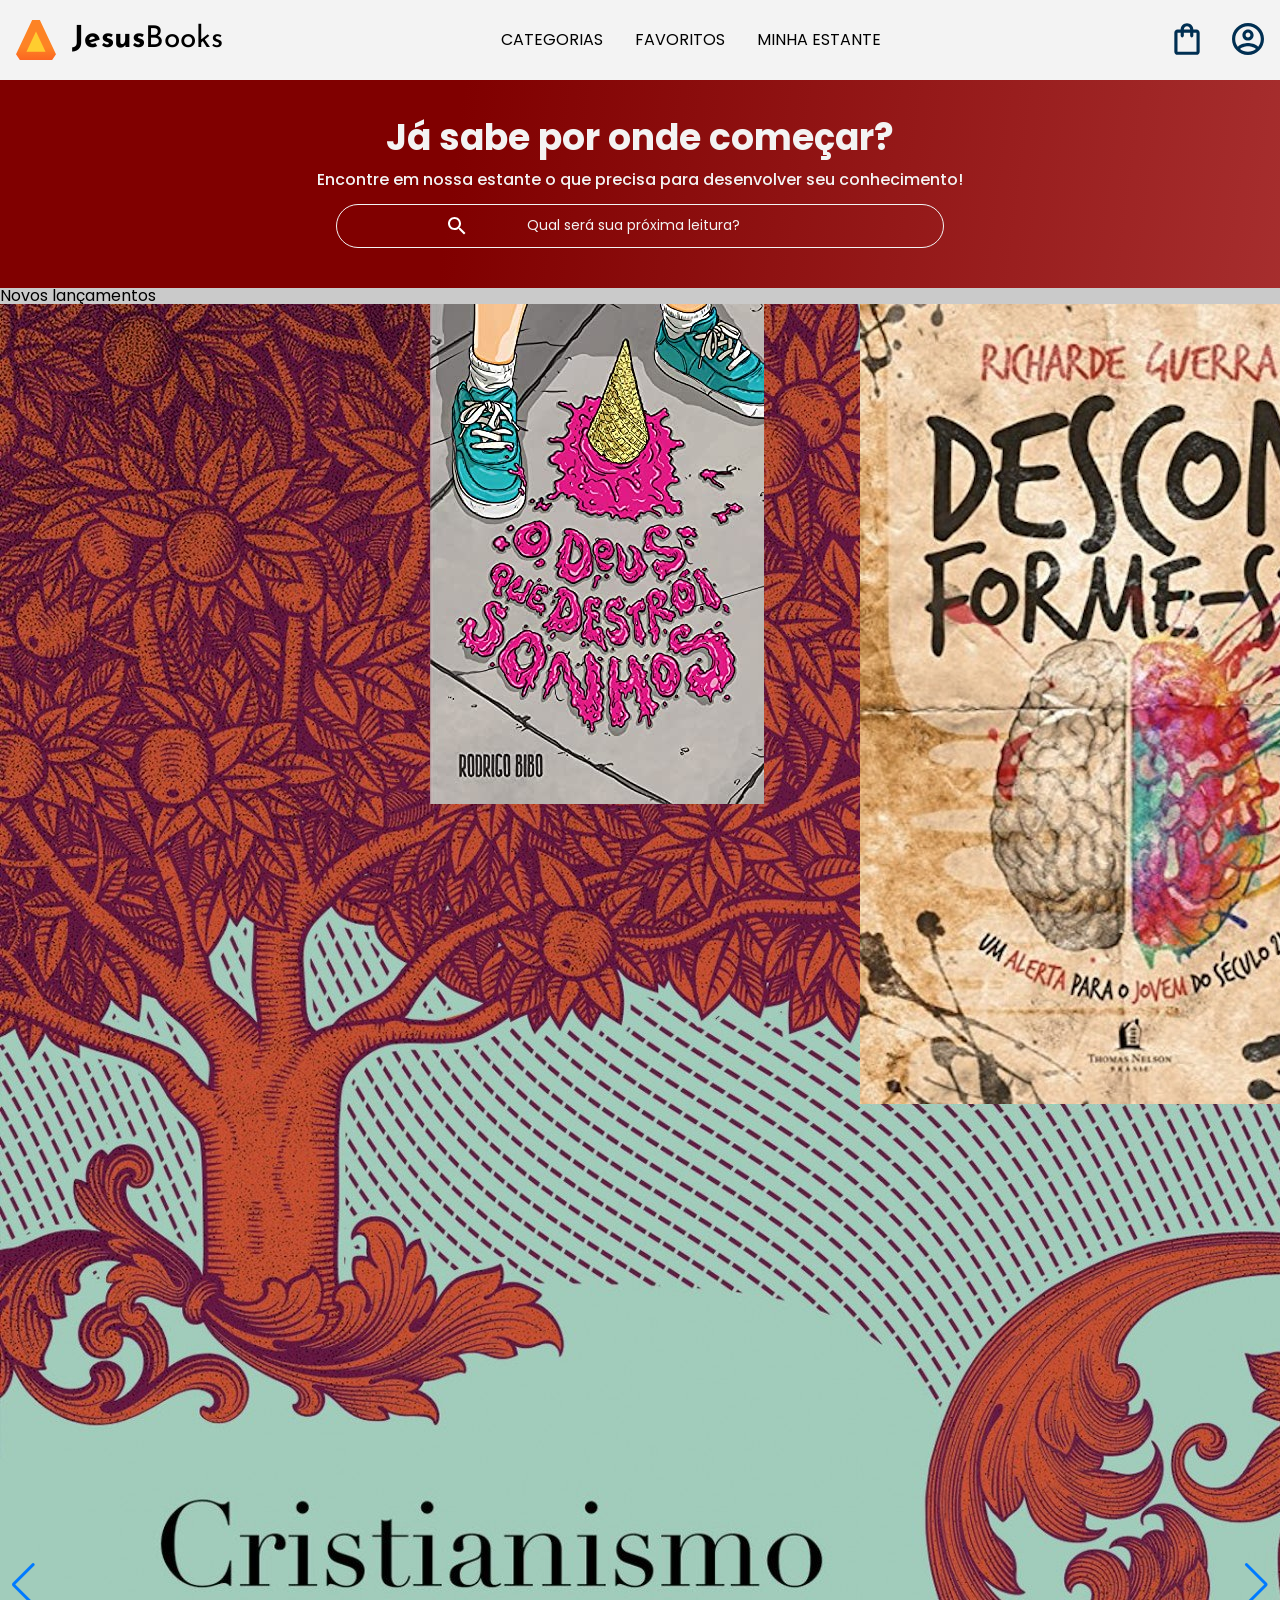
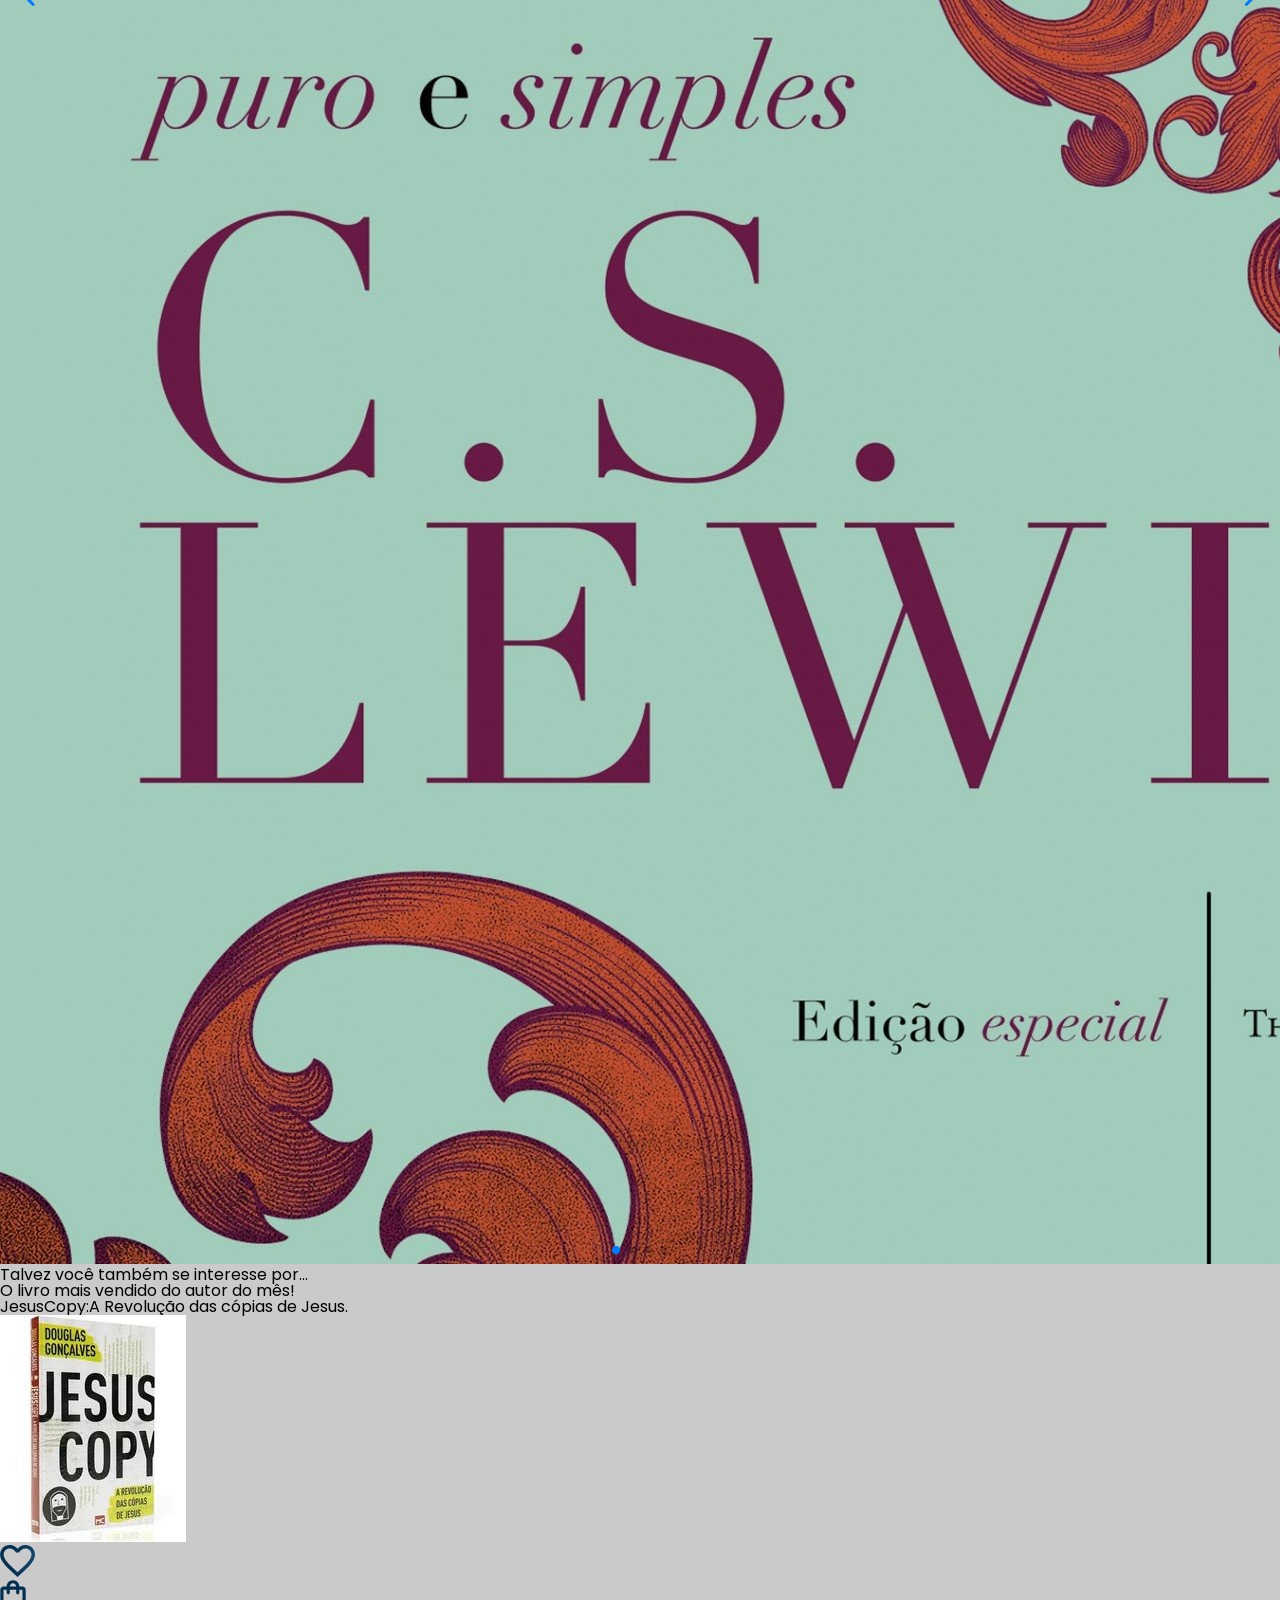
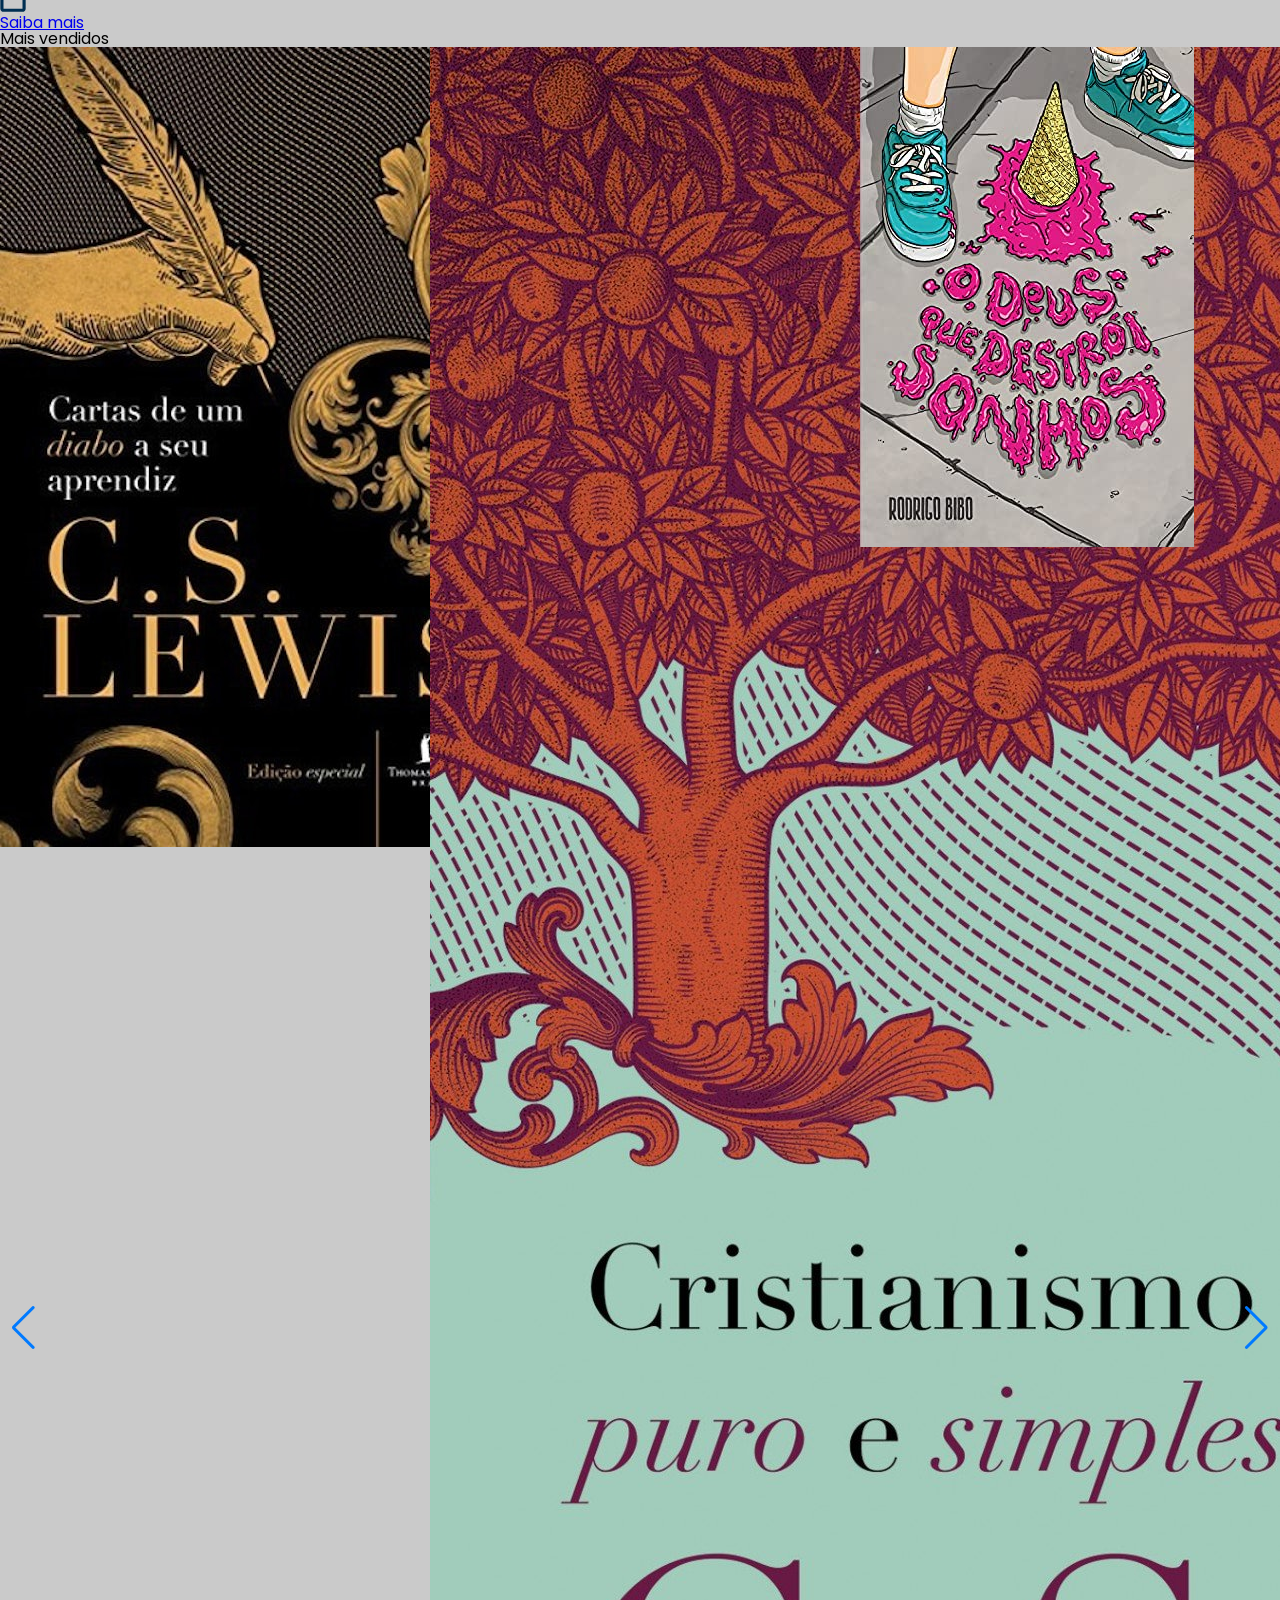
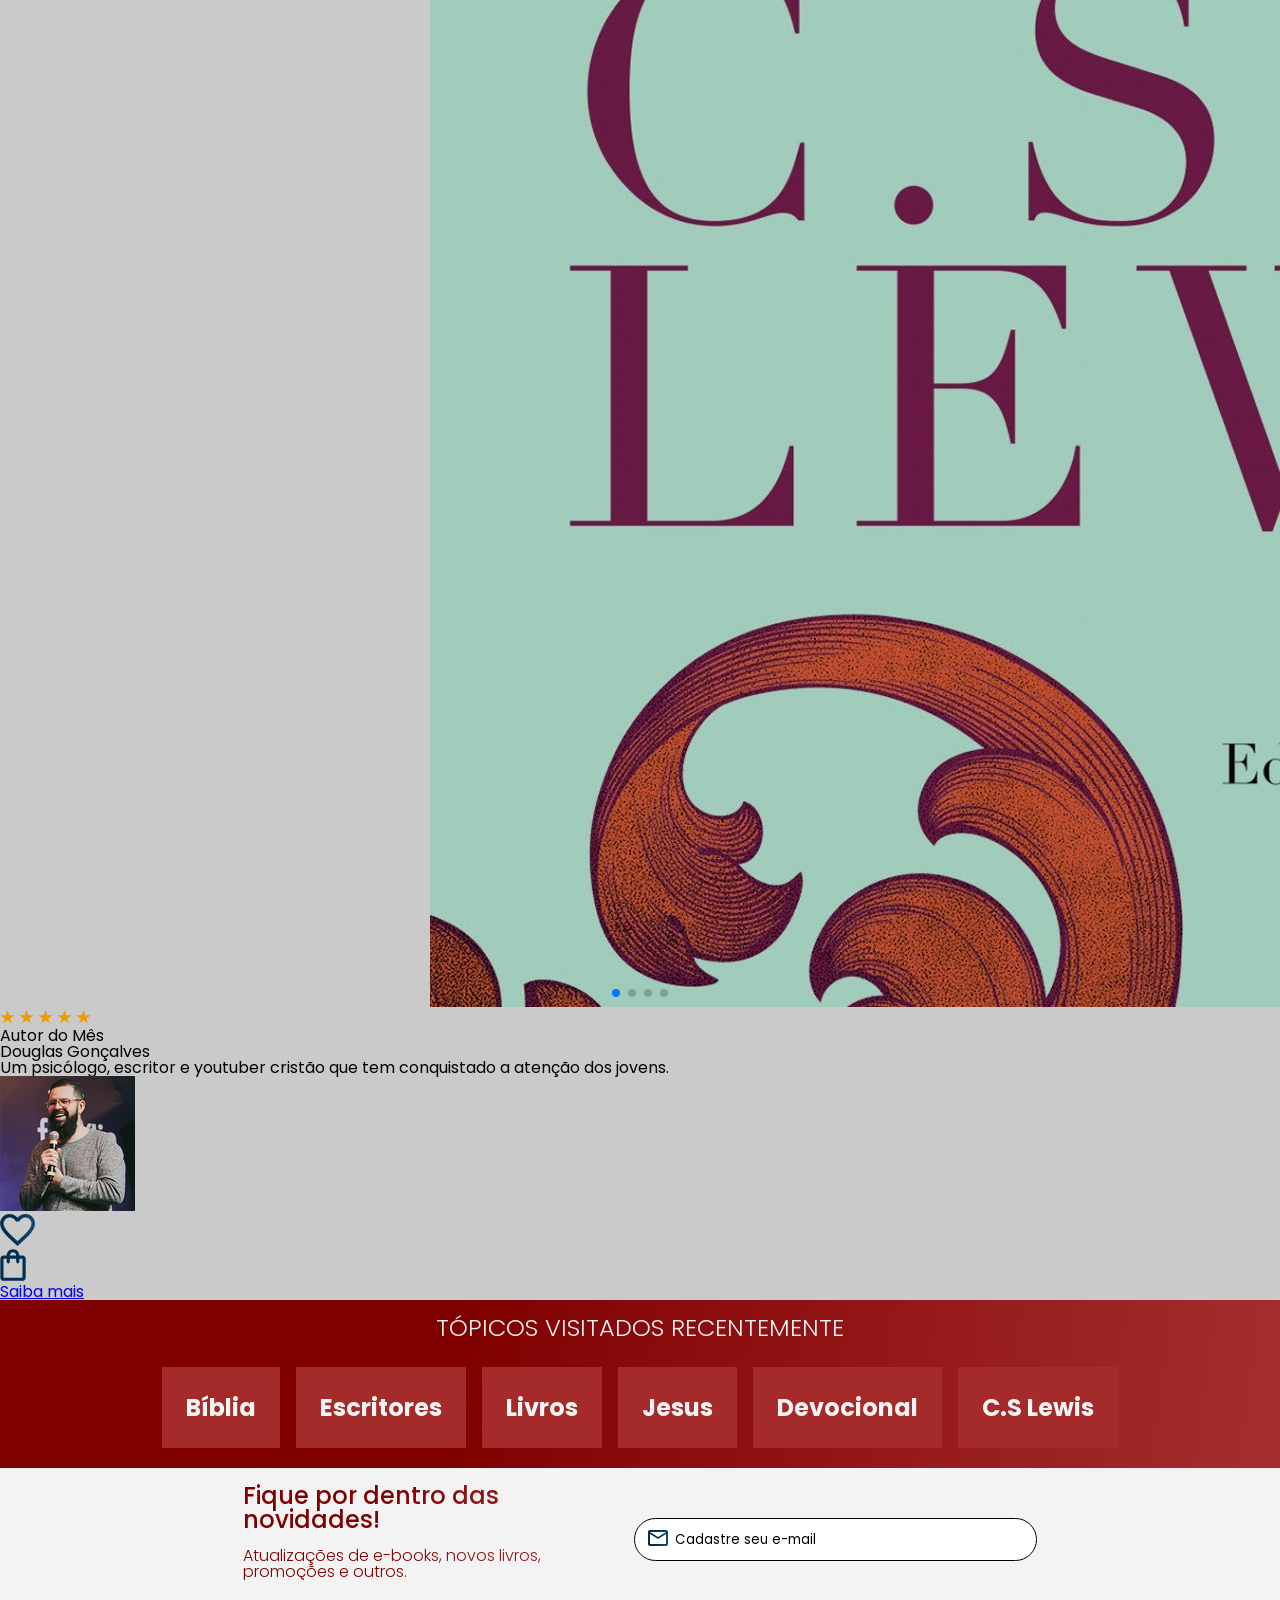
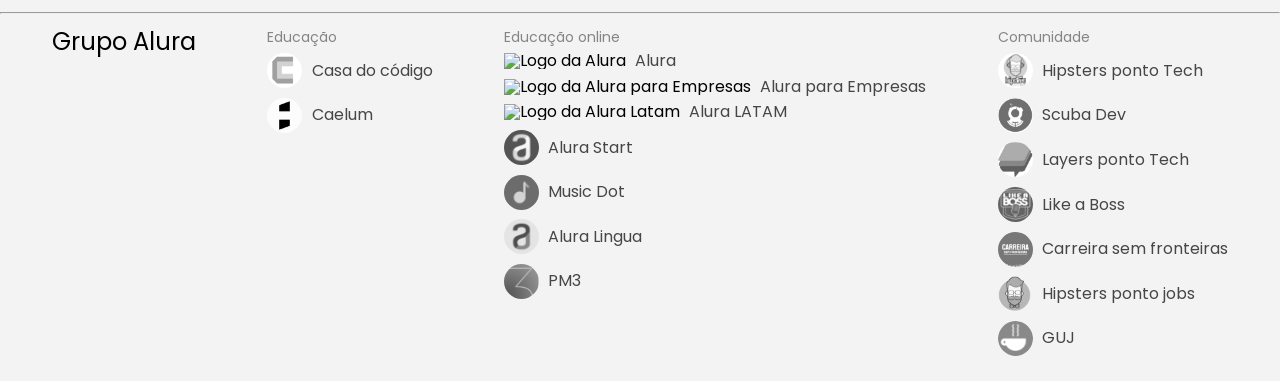
==== index.html @ edbda6f6 "Add files via upload" ====
<!DOCTYPE html>
<html>

<head>
    <meta charset="UTF-8">
    <meta name="viewport" content="width=device-width, initial-scale=1.0">
    <title>JesusBooks</title>
    <link rel="stylesheet" href="reset.css">
    <link rel="preconnect" href="https://fonts.googleapis.com">
    <link rel="preconnect" href="https://fonts.gstatic.com" crossorigin>
    <link href="https://fonts.googleapis.com/css2?family=Poppins:wght@300;400;500;700&display=swap" rel="stylesheet">
    <link rel="stylesheet" href="https://unpkg.com/swiper@8/swiper-bundle.min.css" />
    <link href="https://fonts.googleapis.com/css2?family=Josefin+Sans:wght@400;700&display=swap" rel="stylesheet">
    <link rel="stylesheet" href="styles.css">
</head>

<body>
    <header class="cabeçalho">
        <div class="container">
            <input type="checkbox" id="menu" class="container__botao">
            <label for="menu" class="container__rotulo">
                <span class="cabeçalho__menu-hamburguer container__imagem"></span>
            </label>
            <ul class="lista-menu">
                <li class="lista-menu__item">
                    <a href="#" class="lista-menu__link">Início</a>
                </li>
                <li class="lista-menu__item">
                    <a href="#" class="lista-menu__link">Bíblias</a>
                </li>
                <li class="lista-menu__item">
                    <a href="#" class="lista-menu__link">Livros</a>
                </li>
                <li class="lista-menu__item">
                    <a href="#" class="lista-menu__link">Mais vendidos</a>
                </li>
            </ul>
            <img src="img/Logo.svg" alt="Logo da Alurabooks" class="container__imagem">
            <h1 class="container__titulo"><b class="container__titulo--negrito">Jesus</b>Books</h1>
        </div>

        <ul class="opções">
            <input type="checkbox" id="opções-menu" class="opções__botão">
            <label for="opções-menu" class="opções__rotulo">
                <li class="opções__item">Categorias</li>
            </label>

            <ul class="lista-menu">
                <li class="lista-menu__item">
                    <a href="#" class="lista-menu__link">Início</a>
                </li>
                <li class="lista-menu__item">
                    <a href="#" class="lista-menu__link">Bíblias</a>
                </li>
                <li class="lista-menu__item">
                    <a href="#" class="lista-menu__link">Livros</a>
                </li>
                <li class="lista-menu__item">
                    <a href="#" class="lista-menu__link">Mais vendidos</a>
                </li>
            </ul>

            <li class="opções__item"><a href="#" class="opções__link">Favoritos</a></li>
            <li class="opções__item"><a href="#" class="opções__link">Minha estante</a></li>
        </ul>

        <div class="container">
            <a href="#"><img src="img/Favoritos.svg" alt="Meus favoritos"
                    class="container__imagem container__imagem-transparente"></a>
            <a href="#" class="container__link">
                <img src="img/Compras.svg" alt="Carrinhos de compras" class="container__imagem">
                <p class="container__texto">Minha sacola</p>
            </a>
            <a href="#" class="container__link">
                <img src="img/Usuario.svg" alt="Meu perfil" class="container__imagem">
                <p class="container__texto">Meu perfil</p>
            </a>
        </div>
    </header>
    <section class="banner">
        <h2 class="banner__titulo">Já sabe por onde começar?</h2>
        <p class="banner__texto">Encontre em nossa estante o que precisa para desenvolver seu conhecimento!</p>
        <input type="search" class="banner__pesquisa" placeholder="Qual será sua próxima leitura?">
    </section>
    <section class="carrossel">
        <h2 class="carrossel__titulo">Novos lançamentos</h2>
        <!-- Slider main container -->
        <div class="carrossel__container">
            <div class="swiper">
                <!-- Additional required wrapper -->
                <!-- If we need pagination -->
                <div class="swiper-pagination"></div>

                <div class="swiper-wrapper">
                    <!-- Slides -->
                    <div class="swiper-slide"><img src="img/cristianismo.jpg"
                            alt="Livro sobre apache kafka e spring boot da alura books"></div>
                    <div class="swiper-slide"><img src="img/destroisonhos.jpg"
                            alt="Livro sobre liderança em design da alura books"></div>
                    <div class="swiper-slide"><img src="img/desconforme-se.jpg"
                            alt="Livro sobre javascript assertivo da alurabooks"></div>
                    <div class="swiper-slide"><img src="img/cartas.jpg" alt="Livro Guia front end"></div>
                    <div class="swiper-slide"><img src="img/abolição.jpg" alt="Livro sobre portugol"></div>
                    <div class="swiper-slide"><img src="img/quatroamores.jpg" alt="livro sobre acessibilidade"></div>
                </div>

                <!-- If we need navigation buttons -->
                <div class="swiper-button-prev"></div>
                <div class="swiper-button-next"></div>
            </div>

            <div class="card">
                <!-- 1º linha -->
                <div class="card__descrição">
                    <!-- 1º coluna -->
                    <div class="descrição">
                        <h3 class="descrição__titulo">Talvez você também se interesse por...</h3>
                        <h2 class="descrição__titulo-livro">O livro mais vendido do autor do mês!</h2>
                        <p class="descrição__texto">JesusCopy:A Revolução das cópias de Jesus.</p>
                    </div>
                    <!-- 2º coluna -->
                    <img src="img/livrojc.jpg" class="descrição__imagem">
                </div>

                <!-- 2º linha -->
                <div class="card__botões">
                    <!-- 1º coluna -->
                    <ul class="botões">
                        <li class="botões__item"><img src="img/Favoritos.svg" alt="Favoritar livro"></li>
                        <li class="botões__item"><img src="img/Compras.svg" alt="Adicionar no carrinho de compras"></li>
                    </ul>
                    <!-- 2º coluna -->
                    <a href="#" class="botões__ancora">Saiba mais</a>
                </div>
            </div>
        </div>
    </section>

    <section class="carrossel">
        <h2 class="carrossel__titulo">Mais vendidos</h2>
        <!-- Slider main container -->
        <div class="carrossel__container">
            <div class="swiper">
                <!-- Additional required wrapper -->
                <!-- If we need pagination -->
                <div class="swiper-pagination"></div>

                <div class="swiper-wrapper">
                    <!-- Slides -->
                    <div class="swiper-slide"><img src="img/cartas.jpg"
                            alt="Livro sobre apache kafka e spring boot da alura books"></div>
                    <div class="swiper-slide"><img src="img/cristianismo.jpg"
                            alt="Livro sobre liderança em design da alura books"></div>
                    <div class="swiper-slide"><img src="img/destroisonhos.jpg"
                            alt="Livro sobre javascript assertivo da alurabooks"></div>
                    <div class="swiper-slide"><img src="img/peregrino.jpg" alt="Livro Guia front end"></div>
                    <div class="swiper-slide"><img src="img/desconforme-se.jpg" alt="Livro sobre portugol"></div>
                    <div class="swiper-slide"><img src="img/abolição.jpg" alt="livro sobre acessibilidade"></div>
                </div>

                <!-- If we need navigation buttons -->
                <div class="swiper-button-prev"></div>
                <div class="swiper-button-next"></div>
            </div>

            <div class="card">
                <!-- 1º linha -->
                <div class="card__descrição">
                    <!-- 1º coluna -->
                    <div class="descrição">
                        <img src="img/Estrelinhas.svg" alt="Avaliação 5 estrelas">
                        <h3 class="descrição__titulo">Autor do Mês</h3>
                        <h2 class="descrição__titulo-livro">Douglas Gonçalves</h2>
                        <p class="descrição__texto">Um psicólogo, escritor e  youtuber cristão que tem conquistado a atenção dos jovens.
                        </p>
                    </div>
                    <!-- 2º coluna -->
                    <img src="img/douglas-gonçalves.jpg" class="descrição__imagem">
                </div>

                <!-- 2º linha -->
                <div class="card__botões">
                    <!-- 1º coluna -->
                    <ul class="botões">
                        <li class="botões__item"><img src="img/Favoritos.svg" alt="Favoritar livro"></li>
                        <li class="botões__item"><img src="img/Compras.svg" alt="Adicionar no carrinho de compras"></li>
                    </ul>
                    <!-- 2º coluna -->
                    <a href="#" class="botões__ancora">Saiba mais</a>
                </div>
            </div>
        </div>
    </section>

    <section class="tópicos">
        <h2 class="tópicos__titulo">TÓPICOS VISITADOS RECENTEMENTE</h2>
        <ul class="tópicos__lista">
            <li class="tópicos__item">
                <a href="#" class="tópicos__link">Bíblia</a>
            </li>
            <li class="tópicos__item">
                <a href="#" class="tópicos__link">Escritores</a>
            </li>
            <li class="tópicos__item">
                <a href="#" class="tópicos__link">Livros</a>
            </li>
            <li class="tópicos__item">
                <a href="#" class="tópicos__link">Jesus</a>
            </li>
            <li class="tópicos__item">
                <a href="#" class="tópicos__link">Devocional</a>
            </li>
            <li class="tópicos__item">
                <a href="#" class="tópicos__link">C.S Lewis</a>
            </li>
        </ul>
    </section>

    <section class="contato">
        <div class="contato__descrição">
            <h2 class="contato__titulo">Fique por dentro das novidades!</h2>
            <p class="contato__texto">Atualizações de e-books, novos livros, promoções e outros.</p>
        </div>
        <input type="email" placeholder="Cadastre seu e-mail" class="contato__email">
    </section>

    <hr />

    <footer class="rodapé">
        <h2 class="rodapé__titulo">Grupo Alura</h2>
        <ul class="lista-rodapé">
            <li class="lista-rodapé__titulo">Educação</li>
            <li class="lista-rodapé__item">
                <img src="img/CasaDoCodigo.svg" alt="Logo da casa do código">
                <a href="#" class="lista-rodapé__link">Casa do código</a>
            </li>
            <li class="lista-rodapé__item">
                <img src="img/Caelum.svg" alt="Logo da caelum">
                <a href="#" class="lista-rodapé__link">Caelum</a>
            </li>
        </ul>

        <ul class="lista-rodapé">
            <li class="lista-rodapé__titulo">Educação online</li>
            <li class="lista-rodapé__item">
                <img src="img/Alura.svg" alt="Logo da Alura">
                <a href="#" class="lista-rodapé__link">Alura</a>
            </li>
            <li class="lista-rodapé__item">
                <img src="img/AluraEmpresas.svg" alt="Logo da Alura para Empresas">
                <a href="#" class="lista-rodapé__link">Alura para Empresas</a>
            </li>
            <li class="lista-rodapé__item">
                <img src="img/AluraLATAM.svg" alt="Logo da Alura Latam">
                <a href="#" class="lista-rodapé__link">Alura LATAM</a>
            </li>
            <li class="lista-rodapé__item">
                <img src="img/AluraStart.svg" alt="Logo da Alura START">
                <a href="#" class="lista-rodapé__link">Alura Start</a>
            </li>
            <li class="lista-rodapé__item">
                <img src="img/MusicDot.svg" alt="Logo da Music Dot">
                <a href="#" class="lista-rodapé__link">Music Dot</a>
            </li>
            <li class="lista-rodapé__item">
                <img src="img/AluraLingua.svg" alt="Logo da Alura Lingua">
                <a href="#" class="lista-rodapé__link">Alura Lingua</a>
            </li>
            <li class="lista-rodapé__item">
                <img src="img/PM3.svg" alt="Logo da PM3">
                <a href="#" class="lista-rodapé__link">PM3</a>
            </li>
        </ul>

        <ul class="lista-rodapé">
            <li class="lista-rodapé__titulo">Comunidade</li>
            <li class="lista-rodapé__item">
                <img src="img/HipstersTech.svg" alt="Logo do Hipsters ponto Tech">
                <a href="#" class="lista-rodapé__link">Hipsters ponto Tech</a>
            </li>
            <li class="lista-rodapé__item">
                <img src="img/ScubaDev.svg" alt="Logo do Scuba Dev">
                <a href="#" class="lista-rodapé__link">Scuba Dev</a>
            </li>
            <li class="lista-rodapé__item">
                <img src="img/LayersTech.svg" alt="Logo do Layers ponto Tech">
                <a href="#" class="lista-rodapé__link">Layers ponto Tech</a>
            </li>
            <li class="lista-rodapé__item">
                <img src="img/LikeABoss.svg" alt="Logo do Like a Boss">
                <a href="#" class="lista-rodapé__link">Like a Boss</a>
            </li>
            <li class="lista-rodapé__item">
                <img src="img/CarreiraSemFronteira.svg" alt="Logo do Carreira sem fronteiras">
                <a href="#" class="lista-rodapé__link">Carreira sem fronteiras</a>
            </li>
            <li class="lista-rodapé__item">
                <img src="img/HipstersJobs.svg" alt="Logo do Hipsters ponto jobs">
                <a href="#" class="lista-rodapé__link">Hipsters ponto jobs</a>
            </li>
            <li class="lista-rodapé__item">
                <img src="img/GUJ.svg" alt="Logo do GUJ">
                <a href="#" class="lista-rodapé__link">GUJ</a>
            </li>
        </ul>
    </footer>

    <script src="https://unpkg.com/swiper@8/swiper-bundle.min.js"></script>
    <script>
        const swiper = new Swiper('.swiper', {
            spaceBetween: 10,
            slidesPerView: 3,
            pagination: {
                el: '.swiper-pagination',
                type: 'bullets',
            },
        });
    </script>
</body>

</html>
---- styles.css ----
@import url("styles/header.css");
@import url("styles/banner.css");
@import url("styles/carrossel.css");
@import url("styles/topicos.css");
@import url("styles/contato.css");
@import url("styles/rodapé.css");

:root {
    --cor-de-fundo: #cacaca;
    --branco: #f3f3f3;
    --laranja: #A52A2A;
    --azul-degrade: linear-gradient(97.54deg, #800000 35.49%, #CD5C5C 165.37%);
    --fonte-principal: "Poppins";
    --azul: #000000;
    --fonte-secundario: "Josefin Sans";
    --preto: #000000;
    --cinza: #474646;
    --cinza-claro: #858585;
}

body {
    background-color: var(--cor-de-fundo);
    font-family: var(--fonte-principal);
    font-size: 16px;
    font-weight: 400;
}
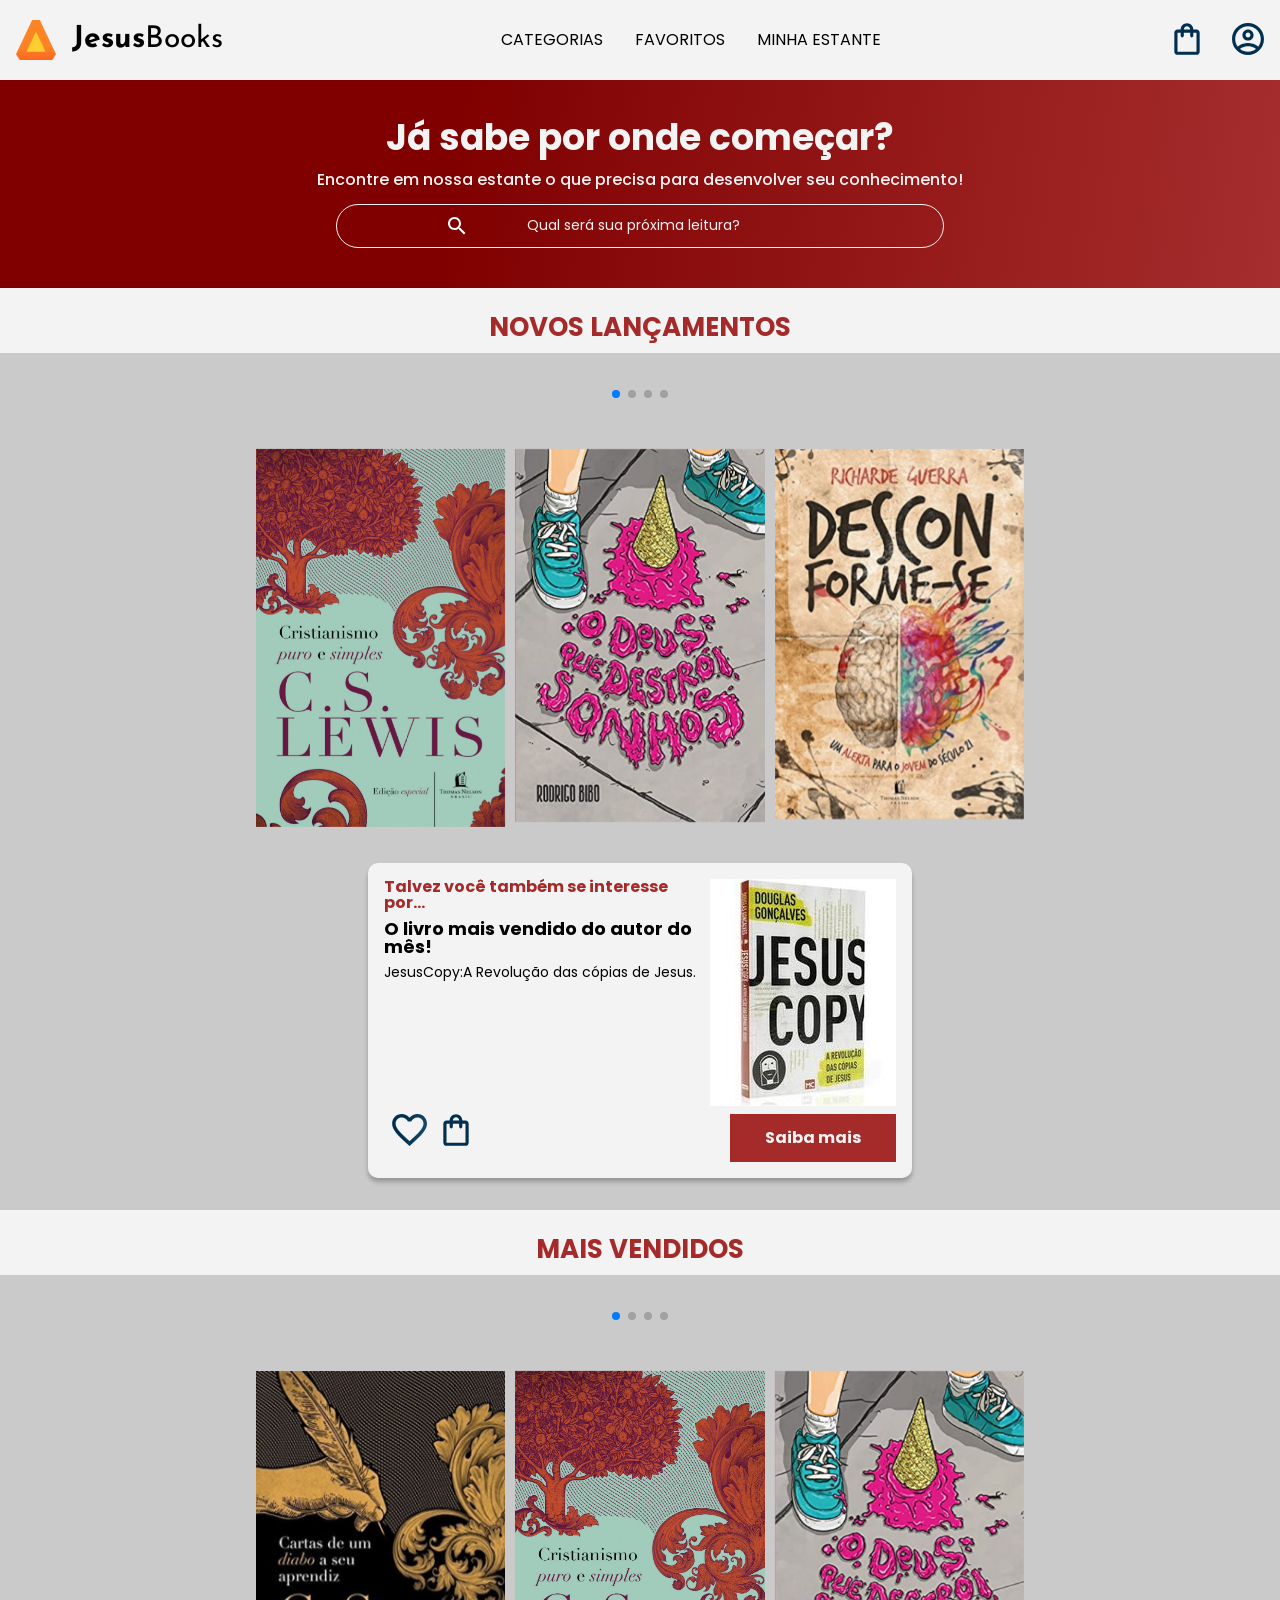
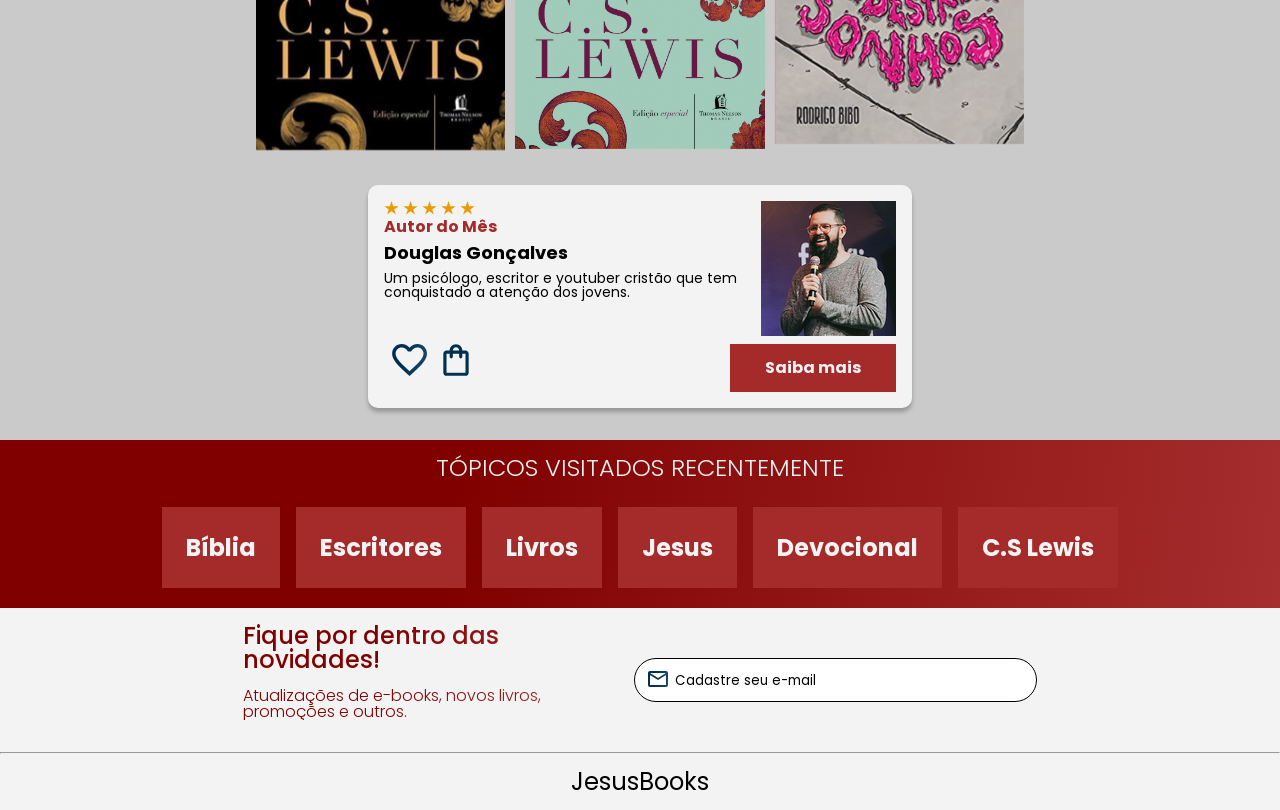
==== commit d39f3125: "Add files via upload" ====
--- a/index.html
+++ b/index.html
@@ -227,82 +227,7 @@
     <hr />
 
     <footer class="rodapé">
-        <h2 class="rodapé__titulo">Grupo Alura</h2>
-        <ul class="lista-rodapé">
-            <li class="lista-rodapé__titulo">Educação</li>
-            <li class="lista-rodapé__item">
-                <img src="img/CasaDoCodigo.svg" alt="Logo da casa do código">
-                <a href="#" class="lista-rodapé__link">Casa do código</a>
-            </li>
-            <li class="lista-rodapé__item">
-                <img src="img/Caelum.svg" alt="Logo da caelum">
-                <a href="#" class="lista-rodapé__link">Caelum</a>
-            </li>
-        </ul>
-
-        <ul class="lista-rodapé">
-            <li class="lista-rodapé__titulo">Educação online</li>
-            <li class="lista-rodapé__item">
-                <img src="img/Alura.svg" alt="Logo da Alura">
-                <a href="#" class="lista-rodapé__link">Alura</a>
-            </li>
-            <li class="lista-rodapé__item">
-                <img src="img/AluraEmpresas.svg" alt="Logo da Alura para Empresas">
-                <a href="#" class="lista-rodapé__link">Alura para Empresas</a>
-            </li>
-            <li class="lista-rodapé__item">
-                <img src="img/AluraLATAM.svg" alt="Logo da Alura Latam">
-                <a href="#" class="lista-rodapé__link">Alura LATAM</a>
-            </li>
-            <li class="lista-rodapé__item">
-                <img src="img/AluraStart.svg" alt="Logo da Alura START">
-                <a href="#" class="lista-rodapé__link">Alura Start</a>
-            </li>
-            <li class="lista-rodapé__item">
-                <img src="img/MusicDot.svg" alt="Logo da Music Dot">
-                <a href="#" class="lista-rodapé__link">Music Dot</a>
-            </li>
-            <li class="lista-rodapé__item">
-                <img src="img/AluraLingua.svg" alt="Logo da Alura Lingua">
-                <a href="#" class="lista-rodapé__link">Alura Lingua</a>
-            </li>
-            <li class="lista-rodapé__item">
-                <img src="img/PM3.svg" alt="Logo da PM3">
-                <a href="#" class="lista-rodapé__link">PM3</a>
-            </li>
-        </ul>
-
-        <ul class="lista-rodapé">
-            <li class="lista-rodapé__titulo">Comunidade</li>
-            <li class="lista-rodapé__item">
-                <img src="img/HipstersTech.svg" alt="Logo do Hipsters ponto Tech">
-                <a href="#" class="lista-rodapé__link">Hipsters ponto Tech</a>
-            </li>
-            <li class="lista-rodapé__item">
-                <img src="img/ScubaDev.svg" alt="Logo do Scuba Dev">
-                <a href="#" class="lista-rodapé__link">Scuba Dev</a>
-            </li>
-            <li class="lista-rodapé__item">
-                <img src="img/LayersTech.svg" alt="Logo do Layers ponto Tech">
-                <a href="#" class="lista-rodapé__link">Layers ponto Tech</a>
-            </li>
-            <li class="lista-rodapé__item">
-                <img src="img/LikeABoss.svg" alt="Logo do Like a Boss">
-                <a href="#" class="lista-rodapé__link">Like a Boss</a>
-            </li>
-            <li class="lista-rodapé__item">
-                <img src="img/CarreiraSemFronteira.svg" alt="Logo do Carreira sem fronteiras">
-                <a href="#" class="lista-rodapé__link">Carreira sem fronteiras</a>
-            </li>
-            <li class="lista-rodapé__item">
-                <img src="img/HipstersJobs.svg" alt="Logo do Hipsters ponto jobs">
-                <a href="#" class="lista-rodapé__link">Hipsters ponto jobs</a>
-            </li>
-            <li class="lista-rodapé__item">
-                <img src="img/GUJ.svg" alt="Logo do GUJ">
-                <a href="#" class="lista-rodapé__link">GUJ</a>
-            </li>
-        </ul>
+        <h2 class="rodapé__titulo">JesusBooks</h2>
     </footer>
 
     <script src="https://unpkg.com/swiper@8/swiper-bundle.min.js"></script>
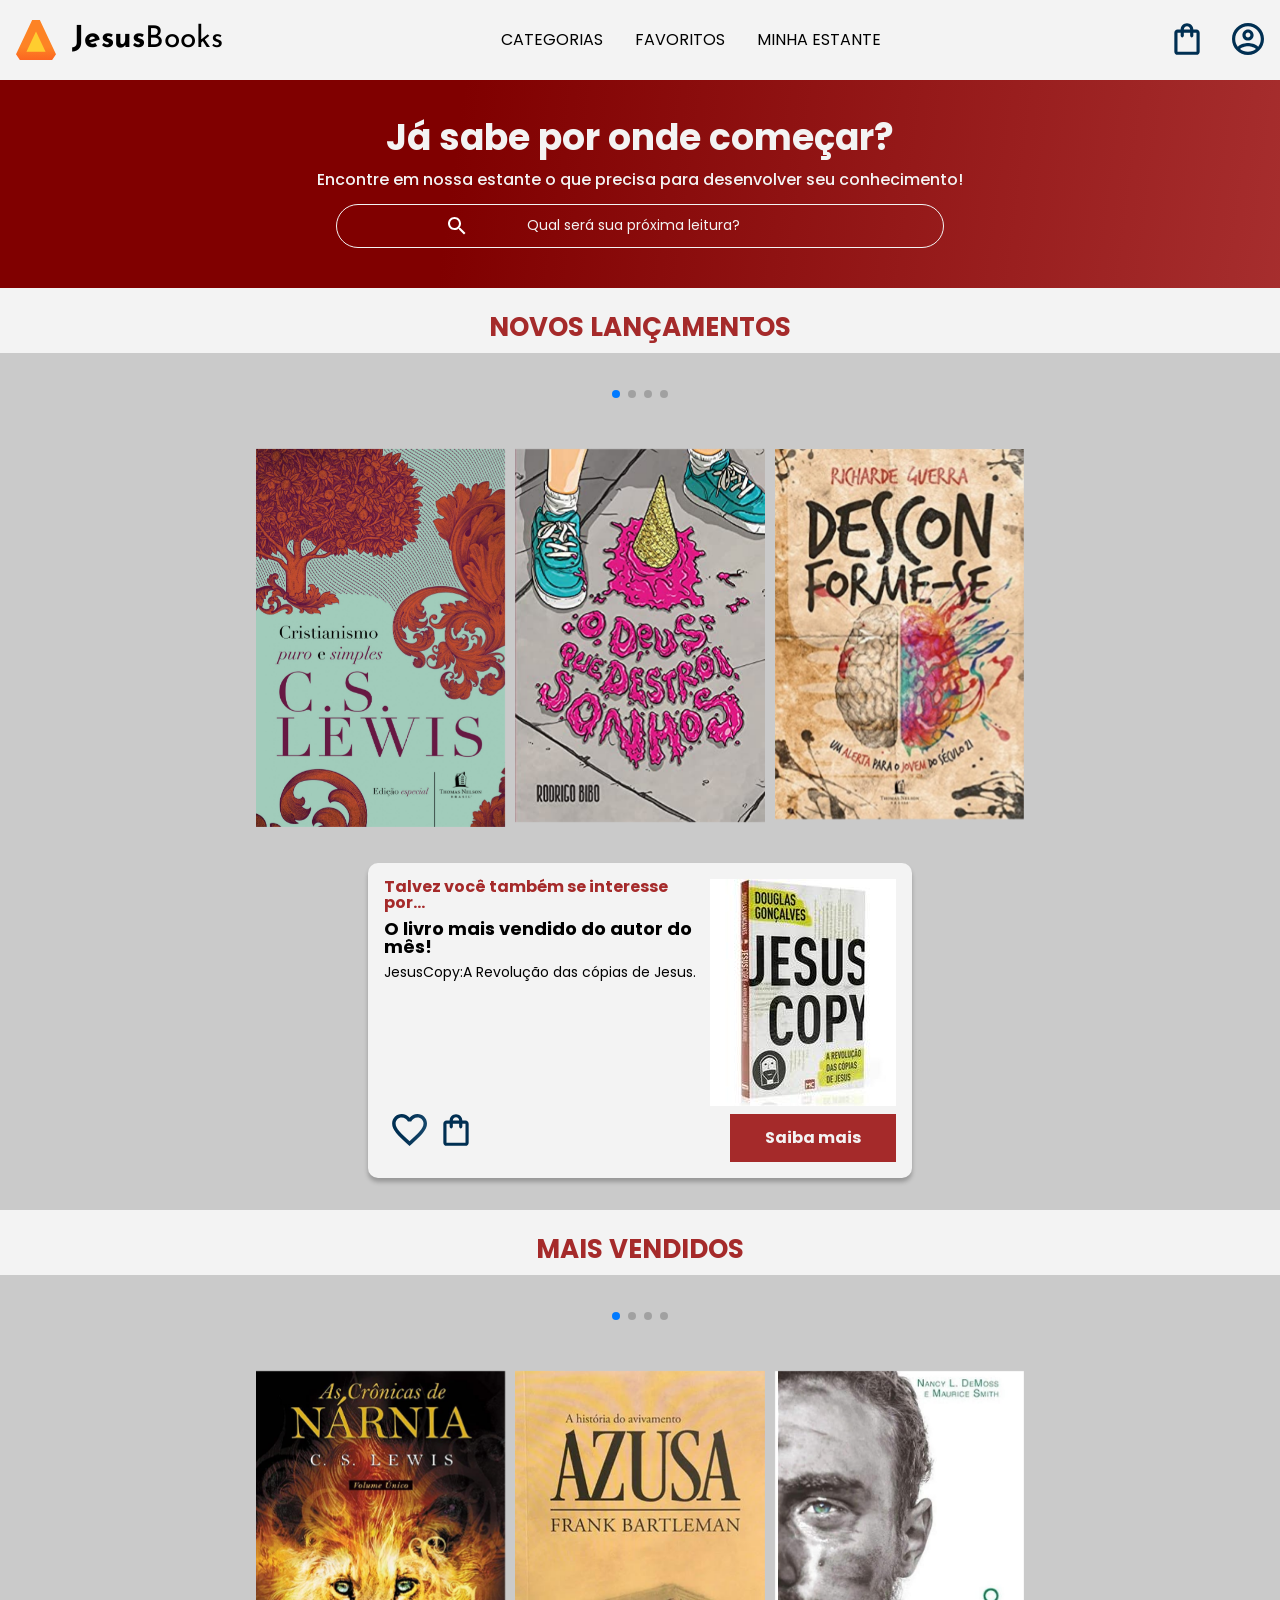
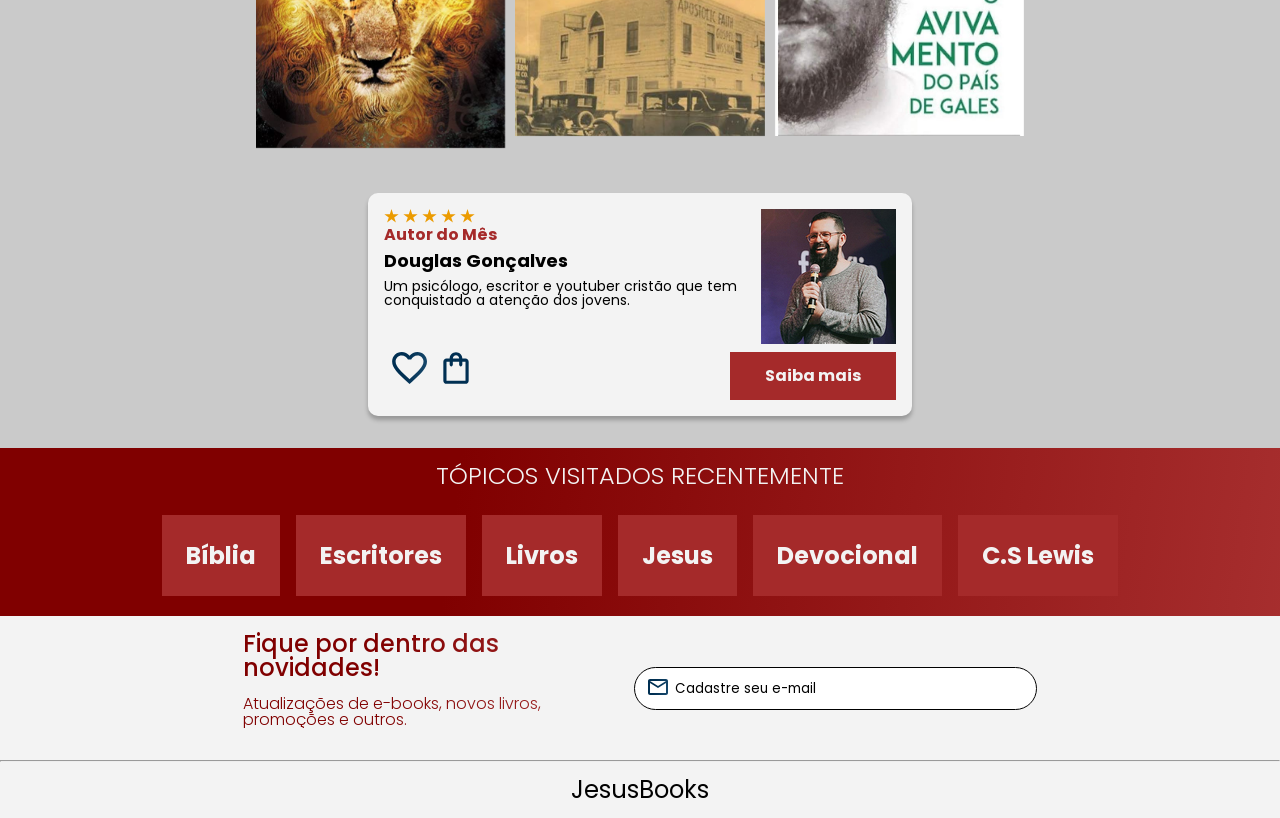
==== commit 32a9c5ed: "Add files via upload" ====
--- a/index.html
+++ b/index.html
@@ -147,15 +147,15 @@
 
                 <div class="swiper-wrapper">
                     <!-- Slides -->
-                    <div class="swiper-slide"><img src="img/cartas.jpg"
+                    <div class="swiper-slide"><img src="img/narnia.jpg"
                             alt="Livro sobre apache kafka e spring boot da alura books"></div>
-                    <div class="swiper-slide"><img src="img/cristianismo.jpg"
+                    <div class="swiper-slide"><img src="img/azusa.jpg"
                             alt="Livro sobre liderança em design da alura books"></div>
-                    <div class="swiper-slide"><img src="img/destroisonhos.jpg"
+                    <div class="swiper-slide"><img src="img/gales.jpg"
                             alt="Livro sobre javascript assertivo da alurabooks"></div>
-                    <div class="swiper-slide"><img src="img/peregrino.jpg" alt="Livro Guia front end"></div>
-                    <div class="swiper-slide"><img src="img/desconforme-se.jpg" alt="Livro sobre portugol"></div>
-                    <div class="swiper-slide"><img src="img/abolição.jpg" alt="livro sobre acessibilidade"></div>
+                    <div class="swiper-slide"><img src="img/pesodagloria.jpg" alt="Livro Guia front end"></div>
+                    <div class="swiper-slide"><img src="img/proposito.jpg" alt="Livro sobre portugol"></div>
+                    <div class="swiper-slide"><img src="img/lucasmartini.jpg" alt="livro sobre acessibilidade"></div>
                 </div>
 
                 <!-- If we need navigation buttons -->
